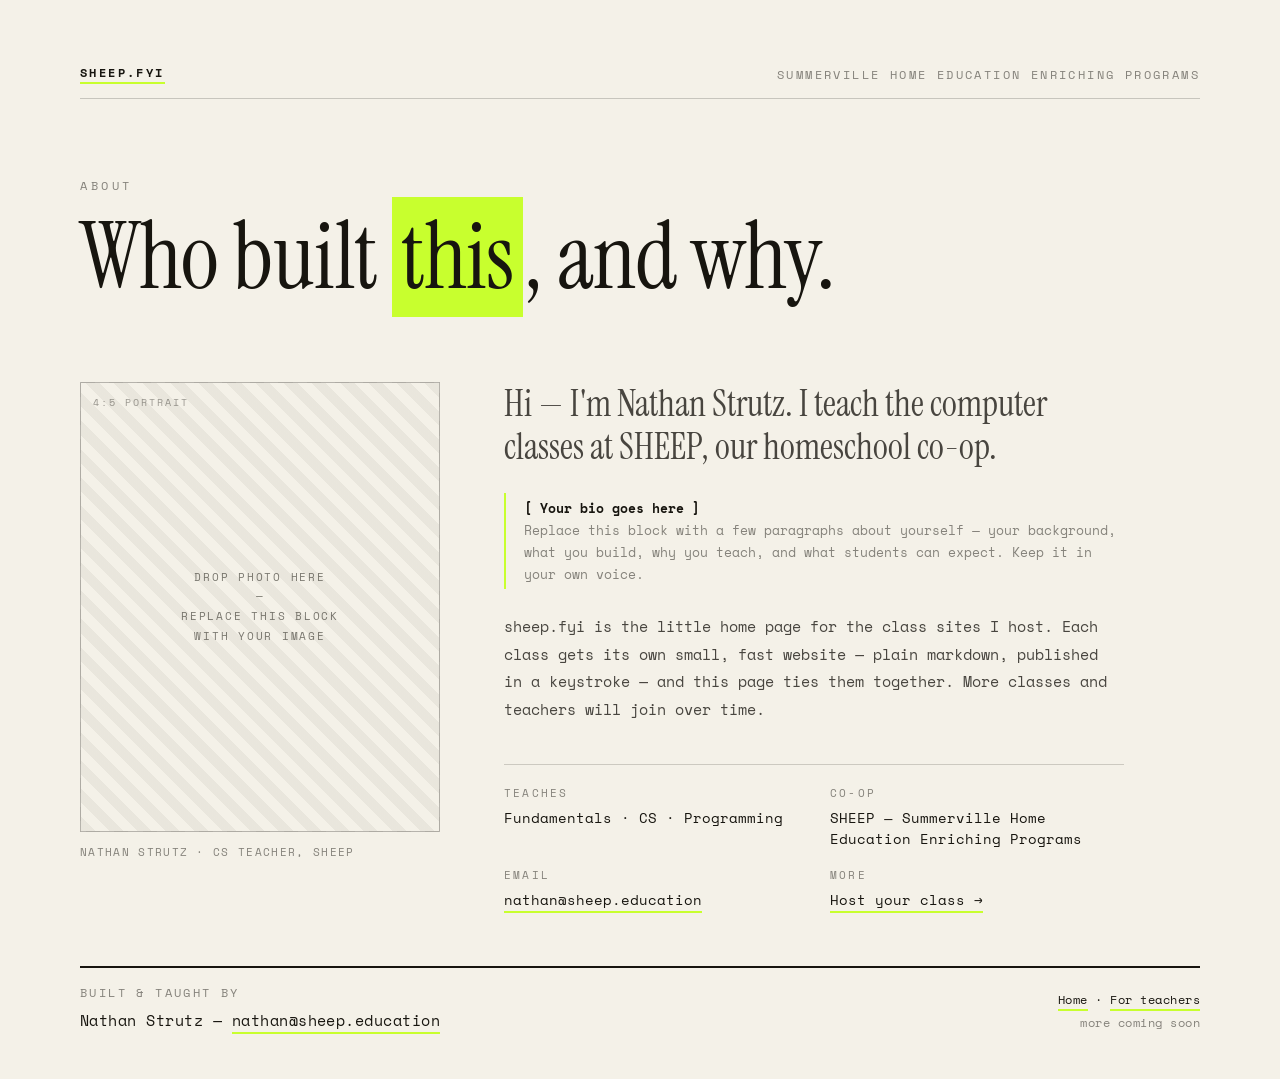
==== about.html @ 5083bdd1 "Initial commit" ====
<!doctype html>
<html lang="en">
  <head>
    <meta charset="utf-8" />
    <meta name="viewport" content="width=device-width, initial-scale=1" />
    <title>About — sheep.fyi</title>
    <meta name="description" content="About sheep.fyi and the SHEEP class sites — built and taught by Nathan Strutz." />
    <link rel="preconnect" href="https://fonts.googleapis.com" />
    <link rel="preconnect" href="https://fonts.gstatic.com" crossorigin />
    <link
      href="https://fonts.googleapis.com/css2?family=Instrument+Serif:ital@0;1&family=Space+Mono:wght@400;700&display=swap"
      rel="stylesheet"
    />
    <style>
      * {
        box-sizing: border-box;
      }
      html,
      body {
        margin: 0;
      }
      body {
        background: #f4f1e8;
        color: #17150f;
        font-family: "Space Mono", monospace;
        display: flex;
        justify-content: center;
        padding: clamp(28px, 5vw, 72px) clamp(24px, 5vw, 76px) 48px;
        min-height: 100vh;
      }
      a {
        color: inherit;
        text-decoration: none;
      }
      a:hover {
        opacity: 0.85;
      }
      ::selection {
        background: #c8ff2e;
        color: #17150f;
      }

      .page {
        width: 100%;
        max-width: 1120px;
        display: flex;
        flex-direction: column;
        min-height: calc(100vh - 96px);
      }

      .topbar {
        display: flex;
        justify-content: space-between;
        align-items: center;
        font-size: 12px;
        letter-spacing: 0.2em;
        text-transform: uppercase;
        gap: 16px;
      }
      .topbar a.home {
        font-weight: 700;
        border-bottom: 2px solid #c8ff2e;
        padding-bottom: 1px;
      }
      .topbar .crumb span {
        color: rgba(23, 21, 15, 0.5);
      }
      .rule {
        height: 1px;
        background: rgba(23, 21, 15, 0.2);
        margin-top: 14px;
      }

      .masthead {
        margin-top: clamp(48px, 7vw, 78px);
      }
      .eyebrow {
        font-size: 12px;
        letter-spacing: 0.3em;
        text-transform: uppercase;
        color: rgba(23, 21, 15, 0.5);
      }
      h1 {
        font-family: "Instrument Serif", serif;
        font-weight: 400;
        font-size: clamp(52px, 9vw, 92px);
        line-height: 0.98;
        letter-spacing: -0.01em;
        margin: 18px 0 0;
      }
      h1 .hl {
        background: #c8ff2e;
        padding: 0 0.1em;
        box-decoration-break: clone;
        -webkit-box-decoration-break: clone;
      }

      .body {
        margin-top: clamp(52px, 8vw, 80px);
        display: grid;
        grid-template-columns: 360px 1fr;
        gap: clamp(32px, 5vw, 64px);
        align-items: start;
      }
      @media (max-width: 800px) {
        .body {
          grid-template-columns: 1fr;
        }
      }

      /* photo placeholder */
      .photo {
        aspect-ratio: 4 / 5;
        border: 1px solid rgba(23, 21, 15, 0.28);
        background-image: repeating-linear-gradient(45deg, rgba(23, 21, 15, 0.05) 0 10px, transparent 10px 20px);
        display: flex;
        align-items: center;
        justify-content: center;
        text-align: center;
        padding: 24px;
        position: relative;
      }
      .photo .tag {
        font-size: 11px;
        letter-spacing: 0.16em;
        text-transform: uppercase;
        color: rgba(23, 21, 15, 0.55);
        line-height: 1.8;
      }
      .photo .corner {
        position: absolute;
        top: 12px;
        left: 12px;
        font-size: 10px;
        letter-spacing: 0.2em;
        text-transform: uppercase;
        color: rgba(23, 21, 15, 0.4);
      }
      .caption {
        margin-top: 12px;
        font-size: 11px;
        letter-spacing: 0.12em;
        text-transform: uppercase;
        color: rgba(23, 21, 15, 0.5);
      }

      .prose {
        max-width: 620px;
      }
      .prose .kick {
        font-family: "Instrument Serif", serif;
        font-size: clamp(26px, 3.6vw, 36px);
        line-height: 1.2;
        margin: 0 0 24px;
      }
      .prose p {
        font-size: 15px;
        line-height: 1.85;
        color: rgba(23, 21, 15, 0.78);
        margin: 0 0 18px;
      }
      .prose .placeholder {
        border-left: 2px solid #c8ff2e;
        padding: 4px 0 4px 18px;
        color: rgba(23, 21, 15, 0.5);
        font-size: 13px;
        line-height: 1.7;
      }
      .prose .placeholder b {
        color: #17150f;
      }

      .facts {
        margin-top: 40px;
        border-top: 1px solid rgba(23, 21, 15, 0.18);
        padding-top: 20px;
        display: grid;
        grid-template-columns: 1fr 1fr;
        gap: 18px 32px;
      }
      .fact .k {
        font-size: 11px;
        letter-spacing: 0.2em;
        text-transform: uppercase;
        color: rgba(23, 21, 15, 0.5);
      }
      .fact .v {
        margin-top: 6px;
        font-size: 14px;
      }
      .fact a {
        border-bottom: 2px solid #c8ff2e;
        padding-bottom: 1px;
      }

      footer {
        margin-top: auto;
        padding-top: 56px;
      }
      footer .bar {
        height: 2px;
        background: #17150f;
      }
      .colophon {
        display: flex;
        flex-wrap: wrap;
        gap: 24px;
        justify-content: space-between;
        align-items: flex-end;
        margin-top: 16px;
        font-size: 12px;
        letter-spacing: 0.04em;
      }
      .colophon .k {
        text-transform: uppercase;
        letter-spacing: 0.2em;
        color: rgba(23, 21, 15, 0.5);
      }
      .colophon .who {
        margin-top: 8px;
        font-size: 15px;
      }
      .colophon a {
        border-bottom: 2px solid #c8ff2e;
        padding-bottom: 1px;
      }
      .colophon .nav {
        text-align: right;
        color: rgba(23, 21, 15, 0.5);
      }
      .colophon .nav .links {
        color: #17150f;
      }

      @media (max-width: 640px) {
        .topbar {
          flex-wrap: wrap;
        }
        .topbar .crumb {
          flex-basis: 100%;
        }
        .facts {
          grid-template-columns: 1fr;
        }
        .colophon .nav {
          text-align: left;
        }
      }
    </style>
  </head>
  <body>
    <div class="page">
      <div class="topbar">
        <a class="home" href="/">sheep.fyi</a>
        <div class="crumb">
          <span>Summerville Home Education Enriching Programs</span>
        </div>
      </div>
      <div class="rule"></div>

      <div class="masthead">
        <div class="eyebrow">About</div>
        <h1>Who built <span class="hl">this</span>, and why.</h1>
      </div>

      <div class="body">
        <div>
          <div class="photo">
            <div class="corner">4:5 portrait</div>
            <div class="tag">drop photo here<br />&mdash;<br />replace this block<br />with your image</div>
          </div>
          <div class="caption">Nathan Strutz · CS teacher, SHEEP</div>
        </div>

        <div class="prose">
          <p class="kick">Hi — I'm Nathan Strutz. I teach the computer classes at SHEEP, our homeschool co-op.</p>

          <div class="placeholder">
            <b>[ Your bio goes here ]</b><br />
            Replace this block with a few paragraphs about yourself — your background, what you build, why you teach,
            and what students can expect. Keep it in your own voice.
          </div>

          <p style="margin-top: 24px">
            sheep.fyi is the little home page for the class sites I host. Each class gets its own small, fast website —
            plain markdown, published in a keystroke — and this page ties them together. More classes and teachers will
            join over time.
          </p>

          <div class="facts">
            <div class="fact">
              <div class="k">Teaches</div>
              <div class="v">Fundamentals · CS · Programming</div>
            </div>
            <div class="fact">
              <div class="k">Co-op</div>
              <div class="v">SHEEP — Summerville Home Education Enriching Programs</div>
            </div>
            <div class="fact">
              <div class="k">Email</div>
              <div class="v">
                <a href="mailto:nathan@sheep.education">nathan@sheep.education</a>
              </div>
            </div>
            <div class="fact">
              <div class="k">More</div>
              <div class="v">
                <a href="/teachers">Host your class →</a>
              </div>
            </div>
          </div>
        </div>
      </div>

      <footer>
        <div class="bar"></div>
        <div class="colophon">
          <div>
            <div class="k">Built &amp; taught by</div>
            <div class="who">
              Nathan Strutz —
              <a href="mailto:nathan@sheep.education">nathan@sheep.education</a>
            </div>
          </div>
          <div class="nav">
            <div class="links">
              <a href="/">Home</a> ·
              <a href="/teachers">For teachers</a>
            </div>
            <div style="margin-top: 6px">more coming soon</div>
          </div>
        </div>
      </footer>
    </div>
  </body>
</html>
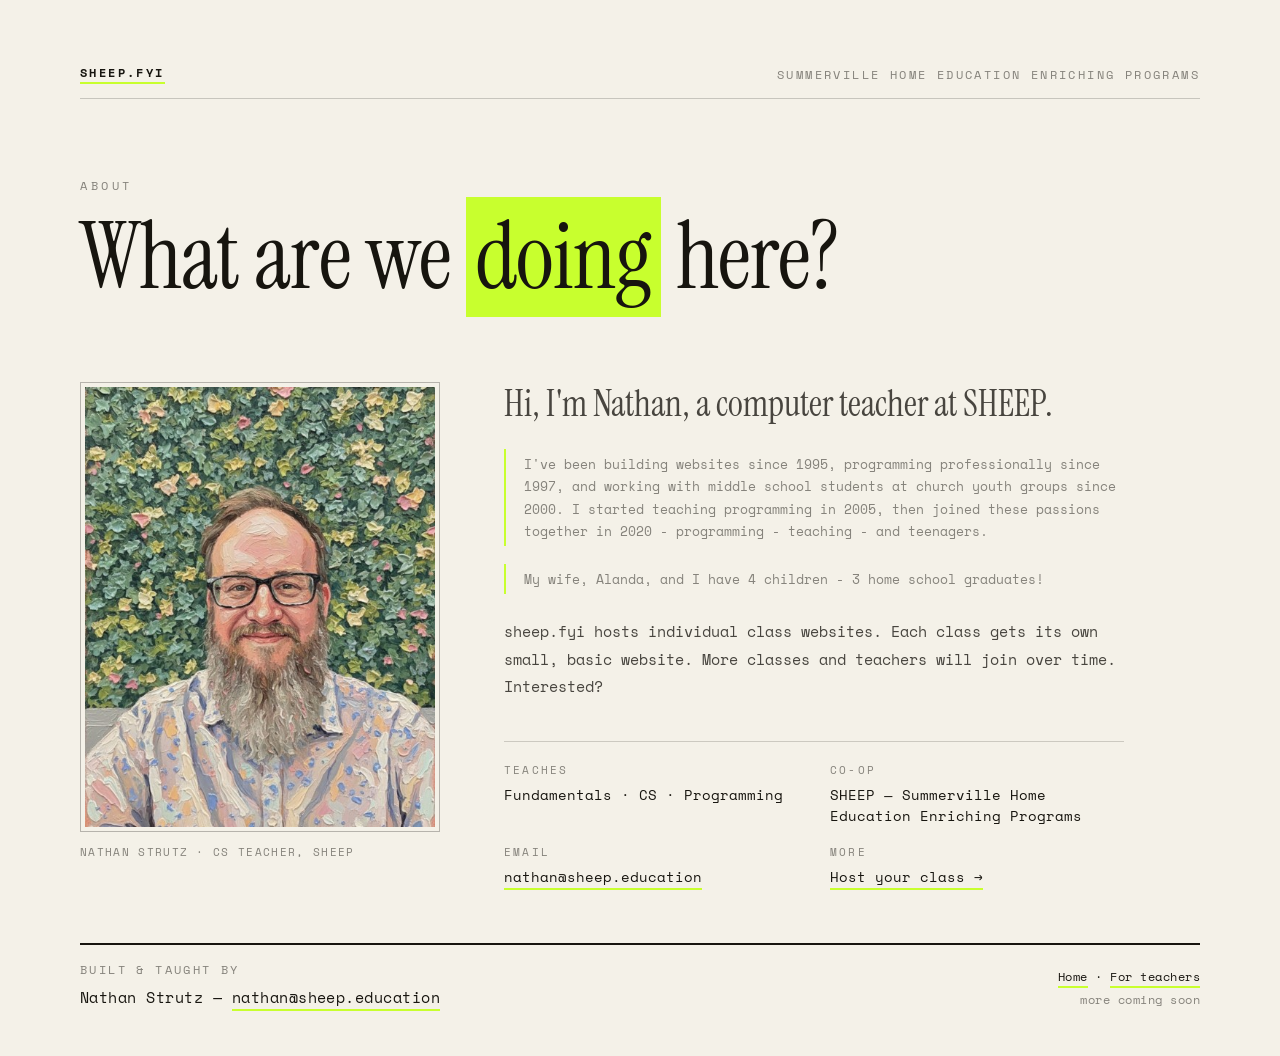
==== commit e8dbfcee: "cleaning ai slop" ====
--- a/about.html
+++ b/about.html
@@ -3,14 +3,13 @@
   <head>
     <meta charset="utf-8" />
     <meta name="viewport" content="width=device-width, initial-scale=1" />
-    <title>About — sheep.fyi</title>
+    <title>About | sheep.fyi</title>
     <meta name="description" content="About sheep.fyi and the SHEEP class sites — built and taught by Nathan Strutz." />
     <link rel="preconnect" href="https://fonts.googleapis.com" />
     <link rel="preconnect" href="https://fonts.gstatic.com" crossorigin />
     <link
       href="https://fonts.googleapis.com/css2?family=Instrument+Serif:ital@0;1&family=Space+Mono:wght@400;700&display=swap"
-      rel="stylesheet"
-    />
+      rel="stylesheet" />
     <style>
       * {
         box-sizing: border-box;
@@ -112,29 +111,13 @@
       .photo {
         aspect-ratio: 4 / 5;
         border: 1px solid rgba(23, 21, 15, 0.28);
-        background-image: repeating-linear-gradient(45deg, rgba(23, 21, 15, 0.05) 0 10px, transparent 10px 20px);
         display: flex;
         align-items: center;
         justify-content: center;
         text-align: center;
-        padding: 24px;
+        padding: 4px;
         position: relative;
-      }
-      .photo .tag {
-        font-size: 11px;
-        letter-spacing: 0.16em;
-        text-transform: uppercase;
-        color: rgba(23, 21, 15, 0.55);
-        line-height: 1.8;
-      }
-      .photo .corner {
-        position: absolute;
-        top: 12px;
-        left: 12px;
-        font-size: 10px;
-        letter-spacing: 0.2em;
-        text-transform: uppercase;
-        color: rgba(23, 21, 15, 0.4);
+        max-width: 360px;
       }
       .caption {
         margin-top: 12px;
@@ -159,14 +142,14 @@
         color: rgba(23, 21, 15, 0.78);
         margin: 0 0 18px;
       }
-      .prose .placeholder {
+      .prose section p {
         border-left: 2px solid #c8ff2e;
         padding: 4px 0 4px 18px;
         color: rgba(23, 21, 15, 0.5);
         font-size: 13px;
         line-height: 1.7;
       }
-      .prose .placeholder b {
+      .prose section b {
         color: #17150f;
       }
 
@@ -260,37 +243,36 @@
 
       <div class="masthead">
         <div class="eyebrow">About</div>
-        <h1>Who built <span class="hl">this</span>, and why.</h1>
+        <h1>What are we <span class="hl">doing</span> here?</h1>
       </div>
 
       <div class="body">
-        <div>
-          <div class="photo">
-            <div class="corner">4:5 portrait</div>
-            <div class="tag">drop photo here<br />&mdash;<br />replace this block<br />with your image</div>
-          </div>
-          <div class="caption">Nathan Strutz · CS teacher, SHEEP</div>
-        </div>
+        <picture>
+          <img class="photo" src="i/nathan.jpg" alt="Nathan (AI painted)" />
+          <figcaption class="caption">Nathan Strutz &middot; CS teacher, SHEEP</figcaption>
+        </picture>
 
         <div class="prose">
-          <p class="kick">Hi — I'm Nathan Strutz. I teach the computer classes at SHEEP, our homeschool co-op.</p>
-
-          <div class="placeholder">
-            <b>[ Your bio goes here ]</b><br />
-            Replace this block with a few paragraphs about yourself — your background, what you build, why you teach,
-            and what students can expect. Keep it in your own voice.
-          </div>
+          <p class="kick">Hi, I'm Nathan, a computer teacher at SHEEP.</p>
+
+          <section>
+            <p>
+              I've been building websites since 1995, programming professionally since 1997, and working with middle
+              school students at church youth groups since 2000. I started teaching programming in 2005, then joined
+              these passions together in 2020 - programming - teaching - and teenagers.
+            </p>
+            <p>My wife, Alanda, and I have 4 children - 3 home school graduates!</p>
+          </section>
 
           <p style="margin-top: 24px">
-            sheep.fyi is the little home page for the class sites I host. Each class gets its own small, fast website —
-            plain markdown, published in a keystroke — and this page ties them together. More classes and teachers will
-            join over time.
+            sheep.fyi hosts individual class websites. Each class gets its own small, basic website. More classes and teachers will
+            join over time. <a href="teachers.html">Interested?</a>
           </p>
 
           <div class="facts">
             <div class="fact">
               <div class="k">Teaches</div>
-              <div class="v">Fundamentals · CS · Programming</div>
+              <div class="v">Fundamentals &middot; CS &middot; Programming</div>
             </div>
             <div class="fact">
               <div class="k">Co-op</div>
@@ -318,13 +300,13 @@
           <div>
             <div class="k">Built &amp; taught by</div>
             <div class="who">
-              Nathan Strutz —
+              Nathan Strutz &mdash;
               <a href="mailto:nathan@sheep.education">nathan@sheep.education</a>
             </div>
           </div>
           <div class="nav">
             <div class="links">
-              <a href="/">Home</a> ·
+              <a href="/">Home</a> &middot;
               <a href="/teachers">For teachers</a>
             </div>
             <div style="margin-top: 6px">more coming soon</div>
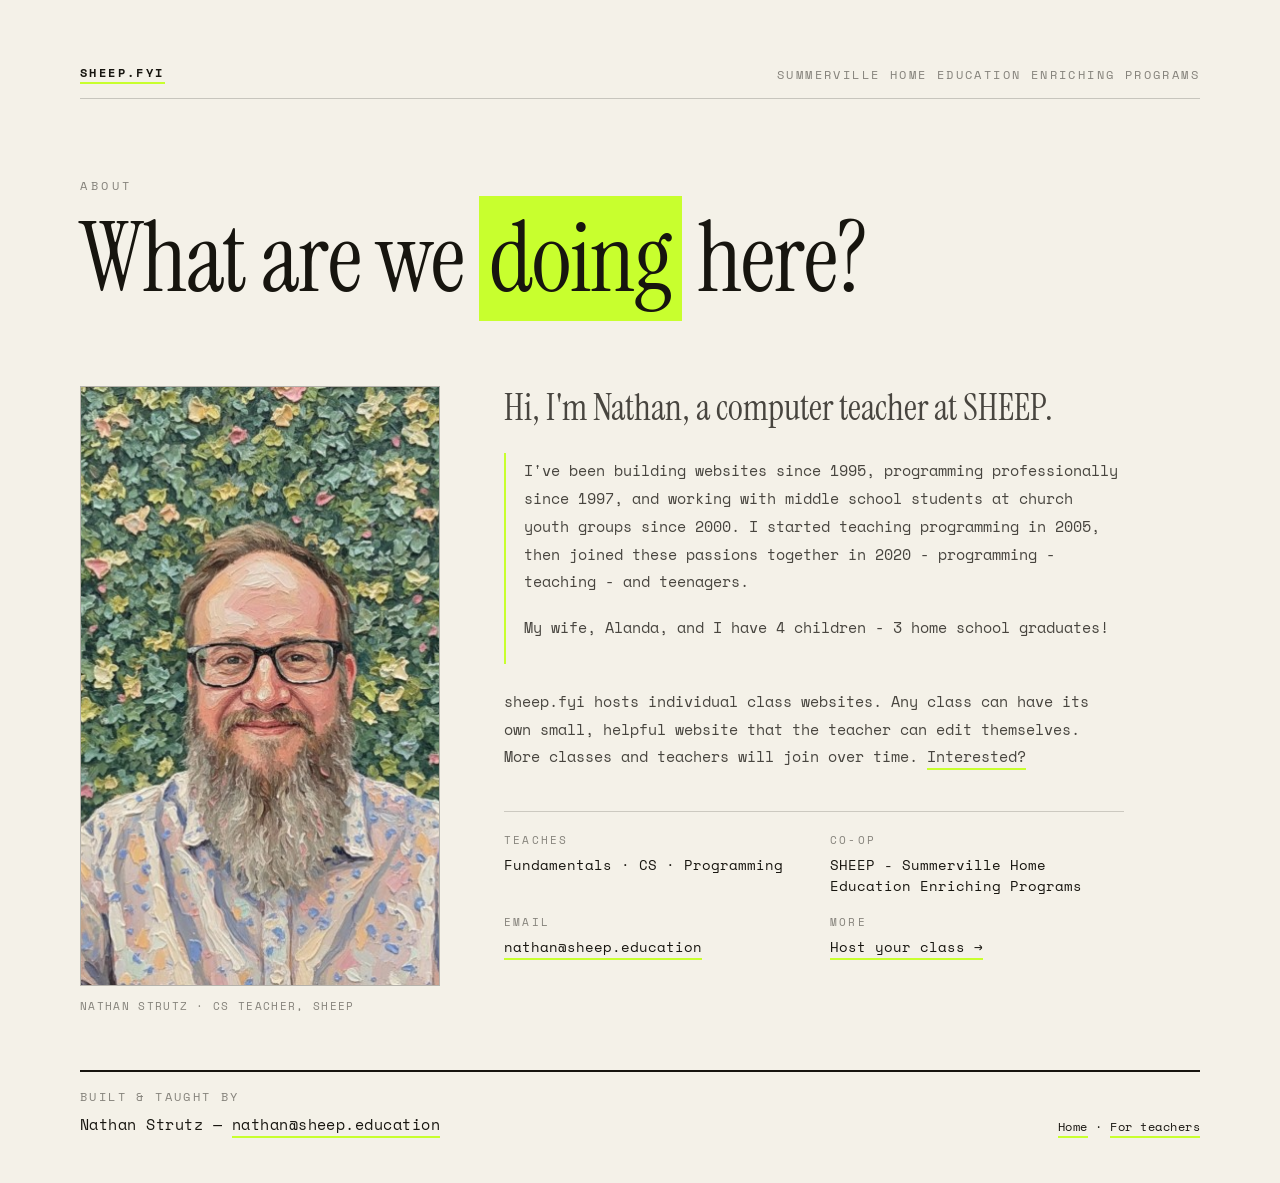
==== commit a4792ae9: "Filling out content" ====
--- a/about.html
+++ b/about.html
@@ -4,240 +4,19 @@
     <meta charset="utf-8" />
     <meta name="viewport" content="width=device-width, initial-scale=1" />
     <title>About | sheep.fyi</title>
-    <meta name="description" content="About sheep.fyi and the SHEEP class sites — built and taught by Nathan Strutz." />
+    <meta name="description" content="About sheep.fyi and the SHEEP class sites" />
     <link rel="preconnect" href="https://fonts.googleapis.com" />
     <link rel="preconnect" href="https://fonts.gstatic.com" crossorigin />
     <link
       href="https://fonts.googleapis.com/css2?family=Instrument+Serif:ital@0;1&family=Space+Mono:wght@400;700&display=swap"
       rel="stylesheet" />
-    <style>
-      * {
-        box-sizing: border-box;
-      }
-      html,
-      body {
-        margin: 0;
-      }
-      body {
-        background: #f4f1e8;
-        color: #17150f;
-        font-family: "Space Mono", monospace;
-        display: flex;
-        justify-content: center;
-        padding: clamp(28px, 5vw, 72px) clamp(24px, 5vw, 76px) 48px;
-        min-height: 100vh;
-      }
-      a {
-        color: inherit;
-        text-decoration: none;
-      }
-      a:hover {
-        opacity: 0.85;
-      }
-      ::selection {
-        background: #c8ff2e;
-        color: #17150f;
-      }
-
-      .page {
-        width: 100%;
-        max-width: 1120px;
-        display: flex;
-        flex-direction: column;
-        min-height: calc(100vh - 96px);
-      }
-
-      .topbar {
-        display: flex;
-        justify-content: space-between;
-        align-items: center;
-        font-size: 12px;
-        letter-spacing: 0.2em;
-        text-transform: uppercase;
-        gap: 16px;
-      }
-      .topbar a.home {
-        font-weight: 700;
-        border-bottom: 2px solid #c8ff2e;
-        padding-bottom: 1px;
-      }
-      .topbar .crumb span {
-        color: rgba(23, 21, 15, 0.5);
-      }
-      .rule {
-        height: 1px;
-        background: rgba(23, 21, 15, 0.2);
-        margin-top: 14px;
-      }
-
-      .masthead {
-        margin-top: clamp(48px, 7vw, 78px);
-      }
-      .eyebrow {
-        font-size: 12px;
-        letter-spacing: 0.3em;
-        text-transform: uppercase;
-        color: rgba(23, 21, 15, 0.5);
-      }
-      h1 {
-        font-family: "Instrument Serif", serif;
-        font-weight: 400;
-        font-size: clamp(52px, 9vw, 92px);
-        line-height: 0.98;
-        letter-spacing: -0.01em;
-        margin: 18px 0 0;
-      }
-      h1 .hl {
-        background: #c8ff2e;
-        padding: 0 0.1em;
-        box-decoration-break: clone;
-        -webkit-box-decoration-break: clone;
-      }
-
-      .body {
-        margin-top: clamp(52px, 8vw, 80px);
-        display: grid;
-        grid-template-columns: 360px 1fr;
-        gap: clamp(32px, 5vw, 64px);
-        align-items: start;
-      }
-      @media (max-width: 800px) {
-        .body {
-          grid-template-columns: 1fr;
-        }
-      }
-
-      /* photo placeholder */
-      .photo {
-        aspect-ratio: 4 / 5;
-        border: 1px solid rgba(23, 21, 15, 0.28);
-        display: flex;
-        align-items: center;
-        justify-content: center;
-        text-align: center;
-        padding: 4px;
-        position: relative;
-        max-width: 360px;
-      }
-      .caption {
-        margin-top: 12px;
-        font-size: 11px;
-        letter-spacing: 0.12em;
-        text-transform: uppercase;
-        color: rgba(23, 21, 15, 0.5);
-      }
-
-      .prose {
-        max-width: 620px;
-      }
-      .prose .kick {
-        font-family: "Instrument Serif", serif;
-        font-size: clamp(26px, 3.6vw, 36px);
-        line-height: 1.2;
-        margin: 0 0 24px;
-      }
-      .prose p {
-        font-size: 15px;
-        line-height: 1.85;
-        color: rgba(23, 21, 15, 0.78);
-        margin: 0 0 18px;
-      }
-      .prose section p {
-        border-left: 2px solid #c8ff2e;
-        padding: 4px 0 4px 18px;
-        color: rgba(23, 21, 15, 0.5);
-        font-size: 13px;
-        line-height: 1.7;
-      }
-      .prose section b {
-        color: #17150f;
-      }
-
-      .facts {
-        margin-top: 40px;
-        border-top: 1px solid rgba(23, 21, 15, 0.18);
-        padding-top: 20px;
-        display: grid;
-        grid-template-columns: 1fr 1fr;
-        gap: 18px 32px;
-      }
-      .fact .k {
-        font-size: 11px;
-        letter-spacing: 0.2em;
-        text-transform: uppercase;
-        color: rgba(23, 21, 15, 0.5);
-      }
-      .fact .v {
-        margin-top: 6px;
-        font-size: 14px;
-      }
-      .fact a {
-        border-bottom: 2px solid #c8ff2e;
-        padding-bottom: 1px;
-      }
-
-      footer {
-        margin-top: auto;
-        padding-top: 56px;
-      }
-      footer .bar {
-        height: 2px;
-        background: #17150f;
-      }
-      .colophon {
-        display: flex;
-        flex-wrap: wrap;
-        gap: 24px;
-        justify-content: space-between;
-        align-items: flex-end;
-        margin-top: 16px;
-        font-size: 12px;
-        letter-spacing: 0.04em;
-      }
-      .colophon .k {
-        text-transform: uppercase;
-        letter-spacing: 0.2em;
-        color: rgba(23, 21, 15, 0.5);
-      }
-      .colophon .who {
-        margin-top: 8px;
-        font-size: 15px;
-      }
-      .colophon a {
-        border-bottom: 2px solid #c8ff2e;
-        padding-bottom: 1px;
-      }
-      .colophon .nav {
-        text-align: right;
-        color: rgba(23, 21, 15, 0.5);
-      }
-      .colophon .nav .links {
-        color: #17150f;
-      }
-
-      @media (max-width: 640px) {
-        .topbar {
-          flex-wrap: wrap;
-        }
-        .topbar .crumb {
-          flex-basis: 100%;
-        }
-        .facts {
-          grid-template-columns: 1fr;
-        }
-        .colophon .nav {
-          text-align: left;
-        }
-      }
-    </style>
+    <link rel="stylesheet" href="style.css" />
   </head>
   <body>
     <div class="page">
       <div class="topbar">
-        <a class="home" href="/">sheep.fyi</a>
-        <div class="crumb">
-          <span>Summerville Home Education Enriching Programs</span>
-        </div>
+        <a class="home" href="index.html">sheep.fyi</a>
+        <div class="crumb"><span>Summerville Home Education Enriching Programs</span></div>
       </div>
       <div class="rule"></div>
 
@@ -247,10 +26,10 @@
       </div>
 
       <div class="body">
-        <picture>
-          <img class="photo" src="i/nathan.jpg" alt="Nathan (AI painted)" />
-          <figcaption class="caption">Nathan Strutz &middot; CS teacher, SHEEP</figcaption>
-        </picture>
+        <div>
+          <img class="photo" src="./i/nathan.jpg" alt="Nathan Strutz" width="480" height="600" />
+          <div class="caption">Nathan Strutz · CS teacher, SHEEP</div>
+        </div>
 
         <div class="prose">
           <p class="kick">Hi, I'm Nathan, a computer teacher at SHEEP.</p>
@@ -265,8 +44,9 @@
           </section>
 
           <p style="margin-top: 24px">
-            sheep.fyi hosts individual class websites. Each class gets its own small, basic website. More classes and teachers will
-            join over time. <a href="teachers.html">Interested?</a>
+            sheep.fyi hosts individual class websites. Any class can have its own small, helpful website that the
+            teacher can edit themselves. More classes and teachers will join over time.
+            <a href="teachers.html">Interested?</a>
           </p>
 
           <div class="facts">
@@ -276,19 +56,15 @@
             </div>
             <div class="fact">
               <div class="k">Co-op</div>
-              <div class="v">SHEEP — Summerville Home Education Enriching Programs</div>
+              <div class="v">SHEEP - Summerville Home Education Enriching Programs</div>
             </div>
             <div class="fact">
               <div class="k">Email</div>
-              <div class="v">
-                <a href="mailto:nathan@sheep.education">nathan@sheep.education</a>
-              </div>
+              <div class="v"><a href="mailto:nathan@sheep.education">nathan@sheep.education</a></div>
             </div>
             <div class="fact">
               <div class="k">More</div>
-              <div class="v">
-                <a href="/teachers">Host your class →</a>
-              </div>
+              <div class="v"><a href="teachers.html">Host your class →</a></div>
             </div>
           </div>
         </div>
@@ -300,16 +76,11 @@
           <div>
             <div class="k">Built &amp; taught by</div>
             <div class="who">
-              Nathan Strutz &mdash;
-              <a href="mailto:nathan@sheep.education">nathan@sheep.education</a>
+              Nathan Strutz &mdash; <a href="mailto:nathan@sheep.education">nathan@sheep.education</a>
             </div>
           </div>
           <div class="nav">
-            <div class="links">
-              <a href="/">Home</a> &middot;
-              <a href="/teachers">For teachers</a>
-            </div>
-            <div style="margin-top: 6px">more coming soon</div>
+            <div class="links"><a href="index.html">Home</a> &middot; <a href="teachers.html">For teachers</a></div>
           </div>
         </div>
       </footer>
--- a/style.css
+++ b/style.css
@@ -0,0 +1,161 @@
+:root {
+  --bg: #f4f1e8;
+  --ink: #17150f;
+  --accent: #c8ff2e;
+}
+
+* { box-sizing: border-box; }
+html, body { margin: 0; }
+body {
+  background: var(--bg);
+  color: var(--ink);
+  font-family: 'Space Mono', monospace;
+  display: flex;
+  justify-content: center;
+  padding: clamp(28px, 5vw, 72px) clamp(24px, 5vw, 76px) 48px;
+  min-height: 100vh;
+}
+a { color: inherit; text-decoration: none; }
+a:hover { opacity: .85; }
+::selection { background: var(--accent); color: var(--ink); }
+
+.page { width: 100%; max-width: 1120px; display: flex; flex-direction: column; min-height: calc(100vh - 96px); }
+
+/* ---------- topbar ---------- */
+.topbar { display: flex; justify-content: space-between; align-items: center; font-size: 12px; letter-spacing: .2em; text-transform: uppercase; gap: 16px; }
+.topbar b { font-weight: 700; }
+.topbar span { color: color-mix(in srgb, var(--ink) 50%, transparent); text-align: right; }
+.topbar a.home { font-weight: 700; border-bottom: 2px solid var(--accent); padding-bottom: 1px; }
+.topbar .crumb span { text-align: left; }
+.rule { height: 1px; background: color-mix(in srgb, var(--ink) 20%, transparent); margin-top: 14px; }
+
+/* ---------- masthead ---------- */
+.masthead { margin-top: clamp(48px, 7vw, 78px); }
+.eyebrow { font-size: 12px; letter-spacing: .3em; text-transform: uppercase; color: color-mix(in srgb, var(--ink) 50%, transparent); }
+h1 { font-family: 'Instrument Serif', serif; font-weight: 400; font-size: clamp(50px, 8.6vw, 96px); line-height: .98; letter-spacing: -.01em; margin: 18px 0 0; }
+h1 .hl {
+  background: var(--accent);
+  padding: 0 .1em;
+  box-decoration-break: clone;
+  -webkit-box-decoration-break: clone;
+}
+.lede { font-size: 15px; line-height: 1.75; color: color-mix(in srgb, var(--ink) 72%, transparent); max-width: 600px; margin: 30px 0 0; }
+
+/* ---------- section headers (index list / teachers steps) ---------- */
+.listhead, .sechead { margin-top: clamp(52px, 8vw, 84px); display: flex; align-items: baseline; justify-content: space-between; gap: 16px; }
+.listhead .label, .sechead .label { font-size: 12px; letter-spacing: .26em; text-transform: uppercase; }
+.listhead .count, .sechead .meta { font-size: 12px; letter-spacing: .26em; color: color-mix(in srgb, var(--ink) 50%, transparent); }
+
+/* ---------- index rows ---------- */
+.rows { margin-top: 8px; }
+.row {
+  display: grid;
+  grid-template-columns: 100px 1fr auto;
+  gap: clamp(16px, 3vw, 30px);
+  align-items: start;
+  padding: 32px 22px;
+  border-top: 1px solid color-mix(in srgb, var(--ink) 18%, transparent);
+  transition: background .18s;
+}
+.row:last-child { border-bottom: 1px solid color-mix(in srgb, var(--ink) 18%, transparent); }
+.row:hover { background: color-mix(in srgb, var(--accent) 20%, transparent); }
+.row .num { font-family: 'Instrument Serif', serif; font-size: 70px; line-height: .8; }
+.row:nth-child(1) .num { transform: rotate(-6deg); }
+.row:nth-child(2) .num { transform: rotate(4deg); }
+.row:nth-child(3) .num { transform: rotate(-3deg); }
+.row .title { font-family: 'Instrument Serif', serif; font-size: clamp(30px, 4vw, 40px); line-height: 1; }
+.row .desc { font-size: 14px; line-height: 1.6; color: color-mix(in srgb, var(--ink) 68%, transparent); margin-top: 12px; max-width: 520px; }
+.row .url { font-size: 13px; margin-top: 16px; letter-spacing: .02em; border-bottom: 2px solid var(--accent); display: inline-block; padding-bottom: 2px; }
+.row .grade { font-size: 11px; letter-spacing: .16em; text-transform: uppercase; text-align: right; color: color-mix(in srgb, var(--ink) 55%, transparent); line-height: 1.6; }
+
+/* ---------- about: photo + prose ---------- */
+.body { margin-top: clamp(52px, 8vw, 80px); display: grid; grid-template-columns: 360px 1fr; gap: clamp(32px, 5vw, 64px); align-items: start; }
+@media (max-width: 800px) { .body { grid-template-columns: 1fr; } }
+
+.photo {
+  aspect-ratio: 4 / 5;
+  width: 100%;
+  object-fit: cover;
+  display: block;
+  border: 1px solid color-mix(in srgb, var(--ink) 28%, transparent);
+}
+.caption { margin-top: 12px; font-size: 11px; letter-spacing: .12em; text-transform: uppercase; color: color-mix(in srgb, var(--ink) 50%, transparent); }
+
+.prose { max-width: 620px; }
+.prose .kick { font-family: 'Instrument Serif', serif; font-size: clamp(26px, 3.6vw, 36px); line-height: 1.2; margin: 0 0 24px; }
+.prose p { font-size: 15px; line-height: 1.85; color: color-mix(in srgb, var(--ink) 78%, transparent); margin: 0 0 18px; }
+.prose section {
+  border-left: 2px solid var(--accent);
+  padding: 4px 0 4px 18px;
+  color: color-mix(in srgb, var(--ink) 50%, transparent);
+  font-size: 13px;
+  line-height: 1.7;
+}
+.prose section b { color: var(--ink); }
+.prose a { border-bottom: 2px solid var(--accent); padding-bottom: 1px; }
+
+.facts { margin-top: 40px; border-top: 1px solid color-mix(in srgb, var(--ink) 18%, transparent); padding-top: 20px; display: grid; grid-template-columns: 1fr 1fr; gap: 18px 32px; }
+.fact .k { font-size: 11px; letter-spacing: .2em; text-transform: uppercase; color: color-mix(in srgb, var(--ink) 50%, transparent); }
+.fact .v { margin-top: 6px; font-size: 14px; }
+.fact a { border-bottom: 2px solid var(--accent); padding-bottom: 1px; }
+
+/* ---------- teachers: steps, columns, cta ---------- */
+.steps { margin-top: 8px; }
+.step {
+  display: grid;
+  grid-template-columns: 100px 1fr;
+  gap: clamp(16px, 3vw, 30px);
+  align-items: start;
+  padding: 30px 22px;
+  border-top: 1px solid color-mix(in srgb, var(--ink) 18%, transparent);
+}
+.steps .step:last-child { border-bottom: 1px solid color-mix(in srgb, var(--ink) 18%, transparent); }
+.step .num { font-family: 'Instrument Serif', serif; font-size: 70px; line-height: .8; }
+.step:nth-child(1) .num { transform: rotate(-6deg); }
+.step:nth-child(2) .num { transform: rotate(4deg); }
+.step:nth-child(3) .num { transform: rotate(-3deg); }
+.step:nth-child(4) .num { transform: rotate(5deg); }
+.step .title { font-family: 'Instrument Serif', serif; font-size: clamp(26px, 3.6vw, 36px); line-height: 1.02; }
+.step .desc { font-size: 14px; line-height: 1.7; color: color-mix(in srgb, var(--ink) 68%, transparent); margin-top: 12px; max-width: 560px; }
+.step .desc code { background: color-mix(in srgb, var(--accent) 35%, transparent); padding: 1px 6px; font-size: 13px; }
+
+.cols { margin-top: clamp(36px, 5vw, 52px); display: grid; grid-template-columns: 1fr 1fr; gap: clamp(28px, 4vw, 56px); }
+@media (max-width: 720px) { .cols { grid-template-columns: 1fr; } }
+.col h3 { font-family: 'Instrument Serif', serif; font-weight: 400; font-size: 30px; margin: 0 0 18px; }
+.checklist { list-style: none; margin: 0; padding: 0; }
+.checklist li { position: relative; padding: 0 0 14px 26px; font-size: 14px; line-height: 1.6; color: color-mix(in srgb, var(--ink) 80%, transparent); }
+.checklist li::before { content: ""; position: absolute; left: 0; top: 6px; width: 10px; height: 10px; background: var(--accent); }
+.checklist li b { color: var(--ink); }
+
+.cta { margin-top: clamp(44px, 6vw, 68px); border: 2px solid var(--ink); padding: clamp(28px, 4vw, 44px); }
+.cta .k { font-size: 12px; letter-spacing: .26em; text-transform: uppercase; color: color-mix(in srgb, var(--ink) 50%, transparent); }
+.cta h2 { font-family: 'Instrument Serif', serif; font-weight: 400; font-size: clamp(34px, 5vw, 52px); line-height: 1.02; margin: 14px 0 0; }
+.cta p { font-size: 14px; line-height: 1.75; color: color-mix(in srgb, var(--ink) 72%, transparent); max-width: 560px; margin: 18px 0 0; }
+.cta .actions { margin-top: 28px; display: flex; flex-wrap: wrap; gap: 14px 28px; align-items: center; }
+.cta .btn { background: var(--ink); color: var(--bg); font-size: 13px; letter-spacing: .1em; text-transform: uppercase; padding: 14px 22px; display: inline-flex; align-items: center; gap: 10px; }
+.cta .btn:hover { opacity: 1; box-shadow: 5px 5px 0 var(--accent); }
+.cta .or { font-size: 13px; color: color-mix(in srgb, var(--ink) 60%, transparent); }
+.cta .or a { border-bottom: 2px solid var(--accent); padding-bottom: 1px; }
+
+/* ---------- footer ---------- */
+footer { margin-top: auto; padding-top: 56px; }
+footer .bar { height: 2px; background: var(--ink); }
+.colophon { display: flex; flex-wrap: wrap; gap: 24px; justify-content: space-between; align-items: flex-end; margin-top: 16px; font-size: 12px; letter-spacing: .04em; }
+.colophon .k { text-transform: uppercase; letter-spacing: .2em; color: color-mix(in srgb, var(--ink) 50%, transparent); }
+.colophon .who { margin-top: 8px; font-size: 15px; }
+.colophon a { border-bottom: 2px solid var(--accent); padding-bottom: 1px; }
+.colophon .nav { text-align: right; color: color-mix(in srgb, var(--ink) 50%, transparent); }
+.colophon .nav .links { color: var(--ink); }
+
+/* ---------- responsive ---------- */
+@media (max-width: 640px) {
+  .topbar { flex-wrap: wrap; }
+  .topbar span, .topbar .crumb { text-align: left; flex-basis: 100%; }
+  .row { grid-template-columns: 56px 1fr; gap: 4px 16px; padding: 26px 4px; }
+  .row .num { font-size: 46px; }
+  .row .grade { text-align: left; margin-top: 4px; }
+  .step { grid-template-columns: 56px 1fr; gap: 4px 16px; padding: 26px 4px; }
+  .step .num { font-size: 46px; }
+  .facts { grid-template-columns: 1fr; }
+  .colophon .nav { text-align: left; }
+}
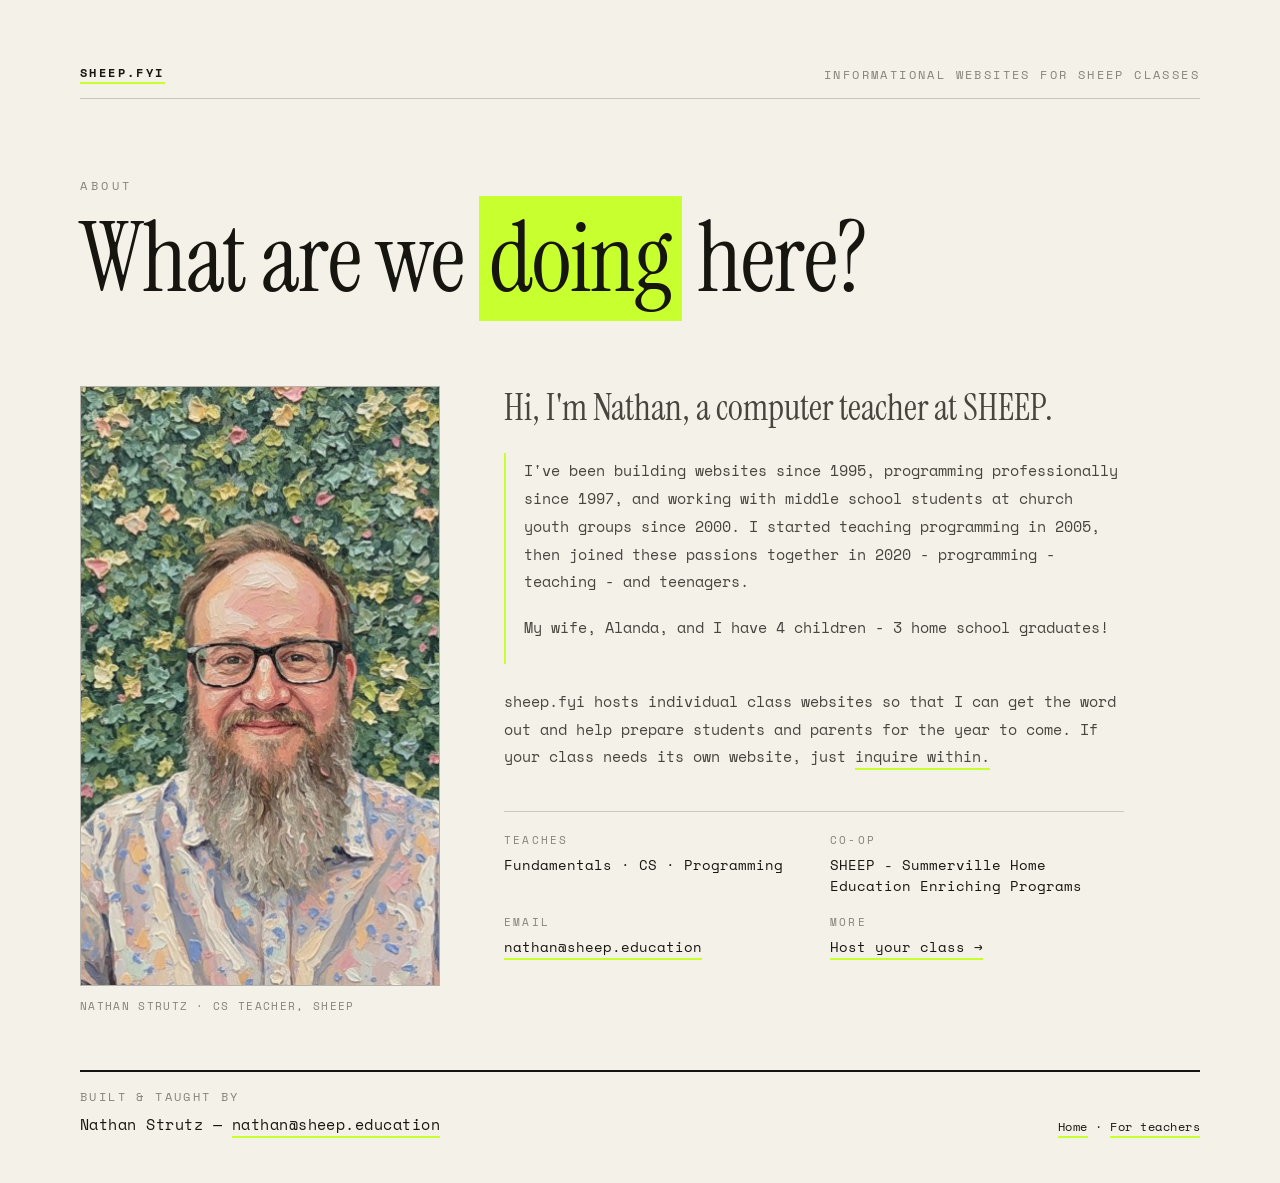
==== commit fe8748a3: "We're not marketing a way to dilute the central sources of information" ====
--- a/about.html
+++ b/about.html
@@ -16,7 +16,7 @@
     <div class="page">
       <div class="topbar">
         <a class="home" href="index.html">sheep.fyi</a>
-        <div class="crumb"><span>Summerville Home Education Enriching Programs</span></div>
+        <div class="crumb"><span>Informational websites for SHEEP classes</span></div>
       </div>
       <div class="rule"></div>
 
@@ -44,9 +44,9 @@
           </section>
 
           <p style="margin-top: 24px">
-            sheep.fyi hosts individual class websites. Any class can have its own small, helpful website that the
-            teacher can edit themselves. More classes and teachers will join over time.
-            <a href="teachers.html">Interested?</a>
+            sheep.fyi hosts individual class websites so that I can get the word out and help prepare students and
+            parents for the year to come. If your class needs its own website, just
+            <a href="teachers.html">inquire within.</a>
           </p>
 
           <div class="facts">
--- a/style.css
+++ b/style.css
@@ -18,6 +18,8 @@
 a { color: inherit; text-decoration: none; }
 a:hover { opacity: .85; }
 ::selection { background: var(--accent); color: var(--ink); }
+
+hr { border-color: var(--accent); width:100%; }
 
 .page { width: 100%; max-width: 1120px; display: flex; flex-direction: column; min-height: calc(100vh - 96px); }
 
@@ -127,6 +129,7 @@
 .checklist li::before { content: ""; position: absolute; left: 0; top: 6px; width: 10px; height: 10px; background: var(--accent); }
 .checklist li b { color: var(--ink); }
 
+/* Call To Action */
 .cta { margin-top: clamp(44px, 6vw, 68px); border: 2px solid var(--ink); padding: clamp(28px, 4vw, 44px); }
 .cta .k { font-size: 12px; letter-spacing: .26em; text-transform: uppercase; color: color-mix(in srgb, var(--ink) 50%, transparent); }
 .cta h2 { font-family: 'Instrument Serif', serif; font-weight: 400; font-size: clamp(34px, 5vw, 52px); line-height: 1.02; margin: 14px 0 0; }
